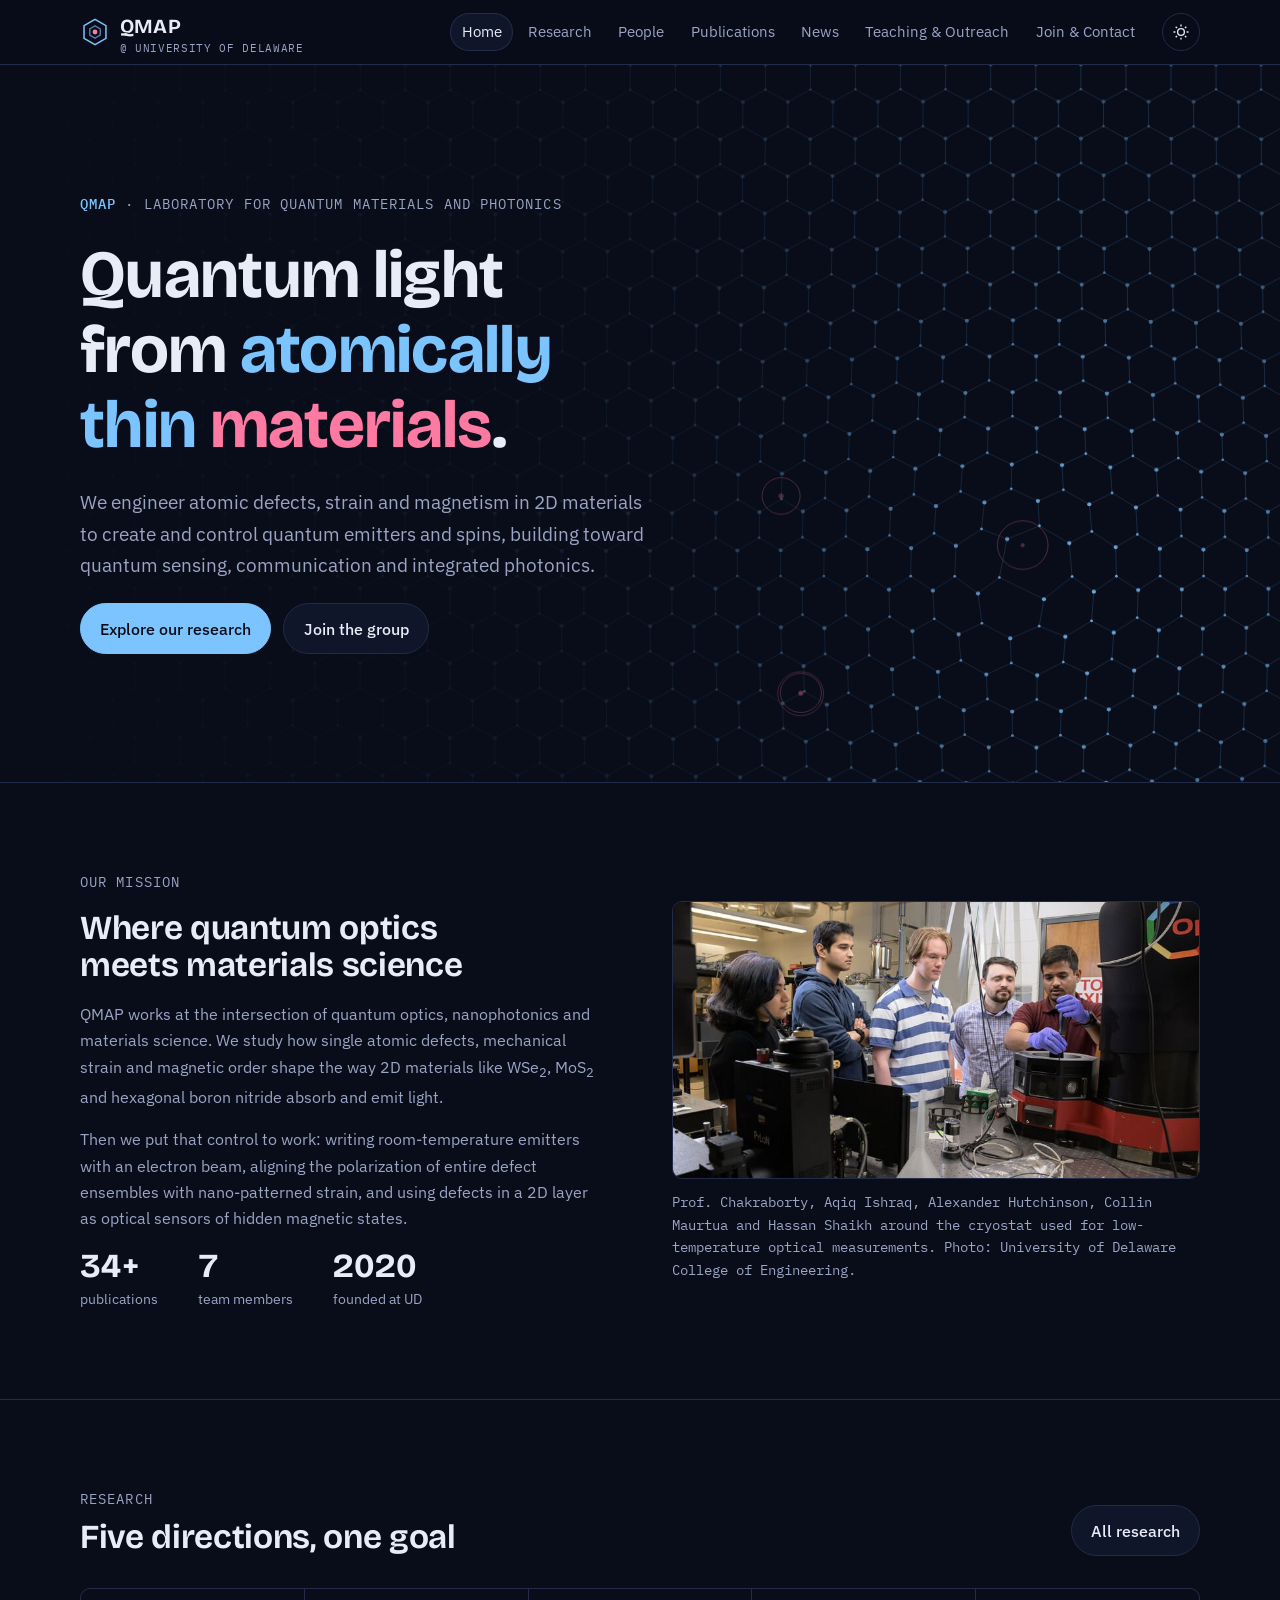
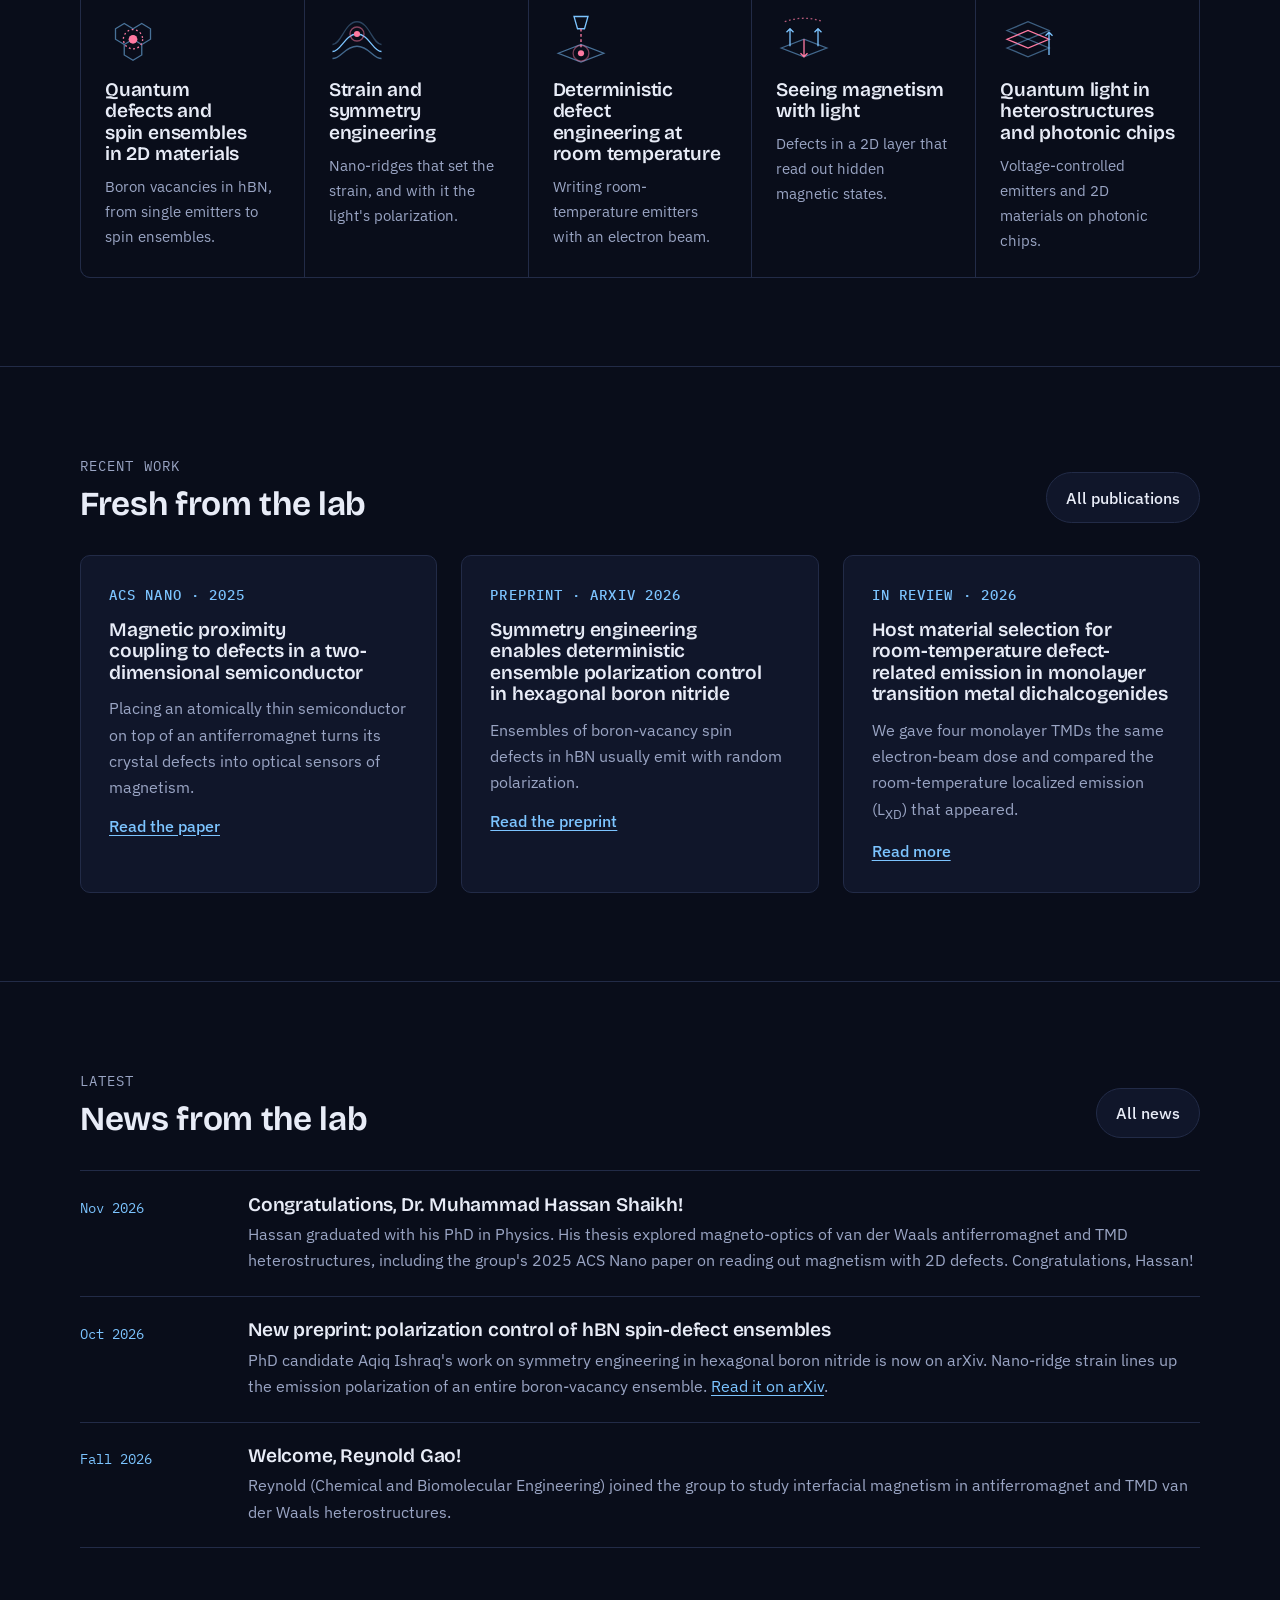
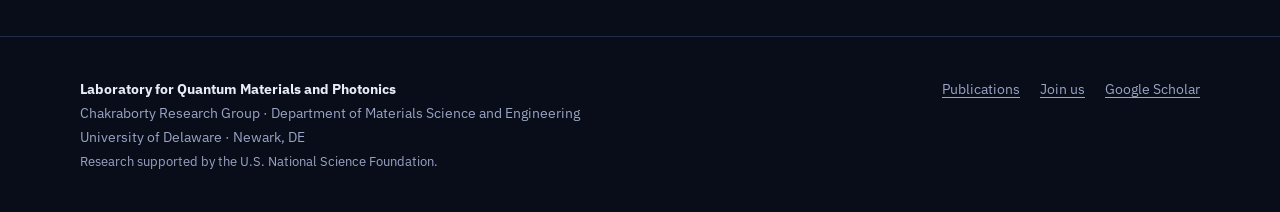
==== index.html @ a1455138 "Publish QMAP group website Co-Authored-By: Claude Opus 5.5 <noreply@anthropic.com> Claude-Session: h" ====
<!doctype html>
<html lang="en">
<head>
<meta charset="utf-8">
<meta name="viewport" content="width=device-width, initial-scale=1, viewport-fit=cover">
<title>QMAP Lab · University of Delaware</title>
<meta name="claude:viewport-fit-sides" content="cover">
<meta name="description" content="Laboratory for Quantum Materials and Photonics (QMAP), the Chakraborty Research Group at the University of Delaware.">
<link rel="preconnect" href="https://fonts.googleapis.com">
<link rel="preconnect" href="https://fonts.gstatic.com" crossorigin>
<link rel="stylesheet" href="https://fonts.googleapis.com/css2?family=Bricolage+Grotesque:opsz,wght@12..96,500;12..96,600;12..96,700&family=IBM+Plex+Mono:wght@400;500&family=IBM+Plex+Sans:ital,wght@0,400;0,500;0,600;1,400&display=swap">
<link rel="stylesheet" href="assets/css/style.css">
<script>var t=null;try{t=localStorage.getItem("qmap-theme")}catch(e){}document.documentElement.setAttribute("data-qmap-theme",t==="light"?"light":"dark")</script>
</head>
<body>
<header class="site-header">
<div class="wrap">
<a class="brand" href="index.html"><svg viewBox="0 0 32 32" aria-hidden="true"><g fill="none" stroke="var(--exciton)" stroke-width="1.6">
<path d="M16 2.5 27.7 9.25v13.5L16 29.5 4.3 22.75V9.25Z"/><path d="M16 9.5 21.6 12.75v6.5L16 22.5l-5.6-3.25v-6.5Z" opacity=".6"/></g>
<circle cx="16" cy="16" r="2.6" fill="var(--emission)"/></svg><span><span class="brand-name">QMAP</span><span class="brand-sub">@ UNIVERSITY OF DELAWARE</span></span></a>
<nav class="nav" aria-label="Main">
<a href="index.html" aria-current="page">Home</a>
<a href="research.html">Research</a>
<a href="people.html">People</a>
<a href="publications.html">Publications</a>
<a href="news.html">News</a>
<a href="teaching.html">Teaching & Outreach</a>
<a href="join.html">Join & Contact</a>
</nav>
<button class="icon-btn" type="button" data-theme-toggle aria-label="Switch light or dark theme">
<svg width="18" height="18" viewBox="0 0 24 24" fill="none" stroke="currentColor" stroke-width="1.8"><circle cx="12" cy="12" r="4.5"/><path d="M12 2v2.5M12 19.5V22M2 12h2.5M19.5 12H22M4.9 4.9l1.8 1.8M17.3 17.3l1.8 1.8M4.9 19.1l1.8-1.8M17.3 6.7l1.8-1.8"/></svg>
</button>
<button class="icon-btn menu-btn" type="button" data-menu aria-expanded="false" aria-label="Open menu">
<svg width="18" height="18" viewBox="0 0 24 24" fill="none" stroke="currentColor" stroke-width="1.8"><path d="M4 7h16M4 12h16M4 17h16"/></svg>
</button>
</div>
</header>
<main>
<section class="hero">
<canvas data-lattice="1" aria-hidden="true"></canvas>
<div class="wrap">
<div class="hero-copy">
<span class="label"><b>QMAP</b> · Laboratory for Quantum Materials and Photonics</span>
<h1>Quantum light from <em>atomically thin</em> <span class="rose">materials</span>.</h1>
<p class="lede">We engineer atomic defects, strain and magnetism in 2D materials to create and control quantum emitters and spins, building toward quantum sensing, communication and integrated photonics.</p>
<div class="cta-row">
<a class="btn primary" href="research.html">Explore our research</a>
<a class="btn" href="join.html">Join the group</a>
</div>
</div>
</div>
</section>

<section class="block">
<div class="wrap split">
<div class="prose">
<span class="label">Our mission</span>
<h2>Where quantum optics meets materials science</h2>
<p>QMAP works at the intersection of quantum optics, nanophotonics and materials science. We study how single atomic defects, mechanical strain and magnetic order shape the way 2D materials like WSe<sub>2</sub>, MoS<sub>2</sub> and hexagonal boron nitride absorb and emit light.</p>
<p>Then we put that control to work: writing room-temperature emitters with an electron beam, aligning the polarization of entire defect ensembles with nano-patterned strain, and using defects in a 2D layer as optical sensors of hidden magnetic states.</p>
<div class="stats">
<div class="stat"><b>34+</b><span>publications</span></div>
<div class="stat"><b>7</b><span>team members</span></div>
<div class="stat"><b>2020</b><span>founded at UD</span></div>
</div>
</div>
<figure class="photo">
<img src="assets/img/lab-team.jpg" alt="Prof. Chakraborty and group members gathered around a cryostat in the lab" width="800" height="420">
<figcaption>Prof. Chakraborty, Aqiq Ishraq, Alexander Hutchinson, Collin Maurtua and Hassan Shaikh around the cryostat used for low-temperature optical measurements. Photo: University of Delaware College of Engineering.</figcaption>
</figure>
</div>
</section>

<section class="block">
<div class="wrap">
<div class="sec-head"><div><span class="label">Research</span><h2>Five directions, one goal</h2></div><a class="btn" href="research.html">All research</a></div>
<div class="areas">
<a class="area" href="research.html#defects"><svg viewBox="0 0 64 64" fill="none" stroke="var(--exciton)" stroke-width="1.5" aria-hidden="true">
<g opacity=".55"><path d="M12 18l10-6 10 6 10-6 10 6v12l-10 6-10-6-10 6-10-6Z"/><path d="M22 36v12l10 6 10-6V36"/></g>
<circle cx="32" cy="30" r="5" fill="var(--emission)" stroke="none"/><circle cx="32" cy="30" r="11" stroke="var(--emission)" stroke-dasharray="2 3"/></svg><h3>Quantum defects and spin ensembles in 2D materials</h3><p>Boron vacancies in hBN, from single emitters to spin ensembles.</p></a>
<a class="area" href="research.html#strain"><svg viewBox="0 0 64 64" fill="none" stroke="var(--exciton)" stroke-width="1.5" aria-hidden="true">
<path d="M4 44c10 0 14-20 28-20s18 20 28 20"/><path d="M4 52c10 0 14-14 28-14s18 14 28 14" opacity=".5"/>
<path d="M4 36c10 0 14-26 28-26s18 26 28 26" opacity=".3"/><circle cx="32" cy="24" r="3.5" fill="var(--emission)" stroke="none"/>
<circle cx="32" cy="24" r="8" stroke="var(--emission)" opacity=".5"/></svg><h3>Strain and symmetry engineering</h3><p>Nano-ridges that set the strain, and with it the light's polarization.</p></a>
<a class="area" href="research.html#ebeam"><svg viewBox="0 0 64 64" fill="none" stroke="var(--exciton)" stroke-width="1.5" aria-hidden="true">
<path d="M24 4h16l-4 14h-8Z"/><path d="M32 18v22" stroke="var(--emission)" stroke-dasharray="3 3"/>
<path d="M6 46 32 36l26 10-26 10Z" opacity=".55"/><circle cx="32" cy="46" r="3.5" fill="var(--emission)" stroke="none"/>
<circle cx="32" cy="46" r="9" stroke="var(--emission)" opacity=".45"/></svg><h3>Deterministic defect engineering at room temperature</h3><p>Writing room-temperature emitters with an electron beam.</p></a>
<a class="area" href="research.html#magnets"><svg viewBox="0 0 64 64" fill="none" stroke="var(--exciton)" stroke-width="1.5" aria-hidden="true">
<path d="M6 40 32 30l26 10-26 10Z" opacity=".5"/>
<path d="M16 38V18M12 22l4-4 4 4"/><path d="M32 30V50M28 46l4 4 4-4" stroke="var(--emission)"/><path d="M48 38V18M44 22l4-4 4 4"/>
<path d="M10 10q22-8 44 0" stroke="var(--emission)" stroke-dasharray="2 3" opacity=".7"/></svg><h3>Seeing magnetism with light</h3><p>Defects in a 2D layer that read out hidden magnetic states.</p></a>
<a class="area" href="research.html#heterostructures"><svg viewBox="0 0 64 64" fill="none" stroke="var(--exciton)" stroke-width="1.5" aria-hidden="true">
<path d="M8 20 32 10l24 10-24 10Z" opacity=".45"/><path d="M8 30 32 20l24 10-24 10Z" stroke="var(--emission)"/>
<path d="M8 40 32 30l24 10-24 10Z" opacity=".45"/><path d="M56 22v26M52 26l4-4 4 4" /></svg><h3>Quantum light in heterostructures and photonic chips</h3><p>Voltage-controlled emitters and 2D materials on photonic chips.</p></a>
</div>
</div>
</section>

<section class="block">
<div class="wrap">
<div class="sec-head"><div><span class="label">Recent work</span><h2>Fresh from the lab</h2></div><a class="btn" href="publications.html">All publications</a></div>
<div class="featured">
<article class="feat"><span class="label"><b>ACS Nano · 2025</b></span><h3>Magnetic proximity coupling to defects in a two-dimensional semiconductor</h3><p>Placing an atomically thin semiconductor on top of an antiferromagnet turns its crystal defects into optical sensors of magnetism.</p><a href="https://doi.org/10.1021/acsnano.5c09258" target="_blank" rel="noopener">Read the paper</a></article><article class="feat"><span class="label"><b>Preprint · arXiv 2026</b></span><h3>Symmetry engineering enables deterministic ensemble polarization control in hexagonal boron nitride</h3><p>Ensembles of boron-vacancy spin defects in hBN usually emit with random polarization.</p><a href="https://arxiv.org/abs/2610.03547" target="_blank" rel="noopener">Read the preprint</a></article><article class="feat"><span class="label"><b>In review · 2026</b></span><h3>Host material selection for room-temperature defect-related emission in monolayer transition metal dichalcogenides</h3><p>We gave four monolayer TMDs the same electron-beam dose and compared the room-temperature localized emission (L<sub>XD</sub>) that appeared.</p><a href="research.html#featured">Read more</a></article>
</div>
</div>
</section>

<section class="block">
<div class="wrap">
<div class="sec-head"><div><span class="label">Latest</span><h2>News from the lab</h2></div><a class="btn" href="news.html">All news</a></div>
<div class="news">
<article class="news-item"><time>Nov 2026</time><div><h3>Congratulations, Dr. Muhammad Hassan Shaikh!</h3><p>Hassan graduated with his PhD in Physics. His thesis explored magneto-optics of van der Waals antiferromagnet and TMD heterostructures, including the group's 2025 ACS Nano paper on reading out magnetism with 2D defects. Congratulations, Hassan!</p></div></article>
<article class="news-item"><time>Oct 2026</time><div><h3>New preprint: polarization control of hBN spin-defect ensembles</h3><p>PhD candidate Aqiq Ishraq's work on symmetry engineering in hexagonal boron nitride is now on arXiv. Nano-ridge strain lines up the emission polarization of an entire boron-vacancy ensemble. <a href="https://arxiv.org/abs/2610.03547" target="_blank" rel="noopener">Read it on arXiv</a>.</p></div></article>
<article class="news-item"><time>Fall 2026</time><div><h3>Welcome, Reynold Gao!</h3><p>Reynold (Chemical and Biomolecular Engineering) joined the group to study interfacial magnetism in antiferromagnet and TMD van der Waals heterostructures.</p></div></article>
</div>
</div>
</section>
</main>
<footer class="site-footer">
<div class="wrap">
<div>
<strong style="color:var(--fg)">Laboratory for Quantum Materials and Photonics</strong><br>
Chakraborty Research Group · Department of Materials Science and Engineering<br>
University of Delaware · Newark, DE<br>
<span style="font-size:.82rem">Research supported by the U.S. National Science Foundation.</span>
</div>
<div class="foot-links">
<a href="publications.html">Publications</a>
<a href="join.html">Join us</a>
<a href="https://scholar.google.com/citations?user=uT5OcTkAAAAJ&amp;hl=en" target="_blank" rel="noopener">Google Scholar</a>
</div>
</div>
</footer>
<script src="assets/js/site.js"></script>
</body>
</html>
---- assets/css/style.css ----
/* QMAP site styles
   Layout concept: a dark "cryostat window" site — honeycomb lattice hero, then calm
   wide columns; mono labels carry real units (nm, years, journals).
   Dark-first, with a full light theme. */

:root {
  --ink: #090d1a;          /* page ground */
  --ink-2: #10162a;        /* raised surface */
  --line: #222b47;         /* hairlines */
  --fg: #e8ecf7;           /* main text */
  --muted: #9aa5c4;        /* secondary text */
  --exciton: #7cc4ff;      /* primary accent: cool laser blue */
  --emission: #ff7aa2;     /* secondary accent: emitter rose */
  --glow: rgba(124, 196, 255, 0.16);

  --f-display: "Bricolage Grotesque", "Avenir Next", "Segoe UI", system-ui, sans-serif;
  --f-body: "IBM Plex Sans", "Segoe UI", system-ui, -apple-system, sans-serif;
  --f-mono: "IBM Plex Mono", ui-monospace, "SFMono-Regular", Menlo, monospace;

  --step--1: 0.85rem;
  --step-0: 1rem;
  --step-1: 1.2rem;
  --step-2: 1.55rem;
  --step-3: 2.1rem;
  --step-4: clamp(2.4rem, 5.5vw, 4.2rem);

  --wrap: 72rem;
  --radius: 10px;
  color-scheme: dark;
}

:root[data-qmap-theme="light"] {
  --ink: #f5f7fc; --ink-2: #ffffff; --line: #d9dfee; --fg: #0d1430; --muted: #4f5a7a;
  --exciton: #1d5fd0; --emission: #c2306a; --glow: rgba(29, 95, 208, 0.10);
  color-scheme: light;
}

*, *::before, *::after { box-sizing: border-box; }
html { scroll-behavior: smooth; }
body {
  margin: 0;
  background: var(--ink);
  color: var(--fg);
  font-family: var(--f-body);
  font-size: var(--step-0);
  line-height: 1.65;
  -webkit-font-smoothing: antialiased;
}
img { max-width: 100%; display: block; }
a { color: var(--exciton); text-underline-offset: 3px; }
a:hover { color: var(--emission); }
:focus-visible { outline: 2px solid var(--emission); outline-offset: 3px; border-radius: 4px; }
h1, h2, h3 { font-family: var(--f-display); line-height: 1.12; text-wrap: balance; margin: 0; letter-spacing: -0.01em; }
h1 { font-size: var(--step-4); font-weight: 700; }
h2 { font-size: var(--step-3); font-weight: 650; }
h3 { font-size: var(--step-1); font-weight: 600; }
p { margin: 0; }

.wrap {
  max-width: var(--wrap);
  margin-inline: auto;
  padding-left: max(16px, env(safe-area-inset-left, 0px));
  padding-right: max(16px, env(safe-area-inset-right, 0px));
}
.label {
  font-family: var(--f-mono);
  font-size: var(--step--1);
  letter-spacing: 0.08em;
  text-transform: uppercase;
  color: var(--muted);
}
.label b { color: var(--exciton); font-weight: 500; }

/* ---------- header ---------- */
body::before {
  content: ""; position: fixed; inset: 0 0 auto; height: env(safe-area-inset-top, 0px);
  z-index: 10; background: var(--ink);
}
.site-header {
  position: sticky; top: env(safe-area-inset-top, 0px); z-index: 20;
  background: color-mix(in srgb, var(--ink) 82%, transparent);
  backdrop-filter: blur(12px);
  border-bottom: 1px solid var(--line);
}
.site-header .wrap { display: flex; align-items: center; gap: 1rem; min-height: 64px; }
.brand { display: flex; align-items: center; gap: 0.6rem; text-decoration: none; color: var(--fg); margin-right: auto; }
.brand svg { width: 30px; height: 30px; flex: none; }
.brand-name { font-family: var(--f-display); font-weight: 700; font-size: 1.25rem; letter-spacing: 0.02em; }
.brand-sub { font-family: var(--f-mono); font-size: 0.7rem; color: var(--muted); letter-spacing: 0.06em; display: block; line-height: 1; }
.nav { display: flex; gap: 0.25rem; flex-wrap: wrap; }
.nav a {
  color: var(--muted); text-decoration: none; font-size: 0.95rem;
  padding: 0.4rem 0.7rem; border-radius: 999px;
}
.nav a:hover { color: var(--fg); background: var(--ink-2); }
.nav a[aria-current="page"] { color: var(--fg); background: var(--ink-2); box-shadow: inset 0 0 0 1px var(--line); }
.icon-btn {
  background: none; border: 1px solid var(--line); color: var(--fg); border-radius: 999px;
  width: 38px; height: 38px; display: grid; place-items: center; cursor: pointer; flex: none;
}
.icon-btn:hover { border-color: var(--exciton); }
.menu-btn { display: none; }
@media (max-width: 860px) {
  .menu-btn { display: grid; }
  .nav {
    display: none; position: absolute; left: 0; right: 0; top: 100%;
    flex-direction: column; gap: 0; background: var(--ink); border-bottom: 1px solid var(--line);
    padding: 0.5rem max(16px, env(safe-area-inset-right, 0px)) 1rem max(16px, env(safe-area-inset-left, 0px));
  }
  .nav.open { display: flex; }
  .nav a { padding: 0.75rem 0.5rem; border-radius: 6px; }
}

/* ---------- hero ---------- */
.hero { position: relative; overflow: hidden; border-bottom: 1px solid var(--line); }
.hero canvas { position: absolute; inset: 0; width: 100%; height: 100%; }
.hero::after {
  content: ""; position: absolute; inset: 0; pointer-events: none;
  background: linear-gradient(90deg, var(--ink) 0%, color-mix(in srgb, var(--ink) 75%, transparent) 45%, transparent 85%);
}
.hero .wrap { position: relative; z-index: 1; padding-block: clamp(4rem, 10vw, 8rem); }
.hero-copy { max-width: 40rem; display: grid; gap: 1.4rem; }
.hero h1 em { font-style: normal; color: var(--exciton); }
.hero h1 .rose { color: var(--emission); }
.hero p.lede { font-size: var(--step-1); color: var(--muted); max-width: 36rem; }
.cta-row { display: flex; flex-wrap: wrap; gap: 0.75rem; }
.btn {
  display: inline-flex; align-items: center; gap: 0.5rem; text-decoration: none;
  font-weight: 500; padding: 0.7rem 1.2rem; border-radius: 999px;
  border: 1px solid var(--line); color: var(--fg); background: var(--ink-2);
}
.btn:hover { border-color: var(--exciton); color: var(--fg); }
.btn.primary { background: var(--exciton); color: var(--ink); border-color: var(--exciton); }
.btn.primary:hover { background: var(--emission); border-color: var(--emission); color: var(--ink); }

/* page header (inner pages) */
.page-head { border-bottom: 1px solid var(--line); position: relative; overflow: hidden; }
.page-head .wrap { padding-block: clamp(3rem, 7vw, 5rem) 2.5rem; display: grid; gap: 1rem; position: relative; z-index: 1; }
.page-head p { color: var(--muted); max-width: 42rem; font-size: var(--step-1); }
.page-head canvas { position: absolute; inset: 0; width: 100%; height: 100%; opacity: 0.55; }
.page-head::after {
  content: ""; position: absolute; inset: 0; pointer-events: none;
  background: linear-gradient(90deg, var(--ink) 30%, transparent);
}

/* ---------- sections ---------- */
section.block { padding-block: clamp(3rem, 7vw, 5.5rem); }
section.block + section.block { border-top: 1px solid var(--line); }
.sec-head { display: flex; align-items: end; justify-content: space-between; gap: 1rem; flex-wrap: wrap; margin-bottom: 2rem; }
.sec-head > div { display: grid; gap: 0.5rem; }
.prose { max-width: 42rem; display: grid; gap: 1rem; color: var(--fg); }
.prose p { color: var(--muted); }
.split { display: grid; grid-template-columns: 1fr 1fr; gap: clamp(2rem, 5vw, 4rem); align-items: center; }
.split > * { min-width: 0; }
@media (max-width: 800px) { .split { grid-template-columns: 1fr; } }

/* research teaser grid */
.areas { display: grid; grid-template-columns: 1fr; gap: 1px; background: var(--line); border: 1px solid var(--line); border-radius: var(--radius); overflow: hidden; }
.area {
  background: var(--ink); padding: 1.5rem; display: grid; gap: 0.6rem; align-content: start;
  text-decoration: none; color: var(--fg); transition: background 0.2s;
}
.area:hover { background: var(--ink-2); color: var(--fg); }
.area svg { width: 56px; height: 56px; }
.area p { color: var(--muted); font-size: 0.95rem; }

@media (min-width: 640px) { .areas { grid-template-columns: 1fr 1fr; } .areas > :last-child { grid-column: span 2; } }
@media (min-width: 1100px) { .areas { grid-template-columns: repeat(5, 1fr); } .areas > :last-child { grid-column: auto; } }

/* spectrum figure */
.spectrum { width: 100%; height: auto; }
.spectrum .axis { stroke: var(--line); }
.spectrum text { fill: var(--muted); font-family: var(--f-mono); font-size: 11px; }
.spectrum .trace { fill: none; stroke: var(--exciton); stroke-width: 1.6; }
.spectrum .fill { fill: var(--glow); }
.spectrum .peak { fill: var(--emission); }
figure { margin: 0; }
figcaption { font-family: var(--f-mono); font-size: var(--step--1); color: var(--muted); margin-top: 0.75rem; }

/* stats */
.stats { display: flex; flex-wrap: wrap; gap: 2.5rem; }
.stat b { display: block; font-family: var(--f-display); font-size: var(--step-3); color: var(--fg); font-variant-numeric: tabular-nums; line-height: 1.1; }
.stat span { color: var(--muted); font-size: 0.9rem; }

/* news list */
.news { display: grid; gap: 0; border-top: 1px solid var(--line); }
.news-item { display: grid; grid-template-columns: 9rem 1fr; gap: 1.5rem; padding-block: 1.4rem; border-bottom: 1px solid var(--line); }
.news-item > * { min-width: 0; }
.news-item time { font-family: var(--f-mono); font-size: var(--step--1); color: var(--exciton); padding-top: 0.2rem; }
.news-item h3 { margin-bottom: 0.35rem; }
.news-item p { color: var(--muted); }
.tbd { font-family: var(--f-mono); font-size: 0.75rem; color: var(--emission); border: 1px dashed var(--emission); border-radius: 4px; padding: 0 0.35rem; white-space: nowrap; }
@media (max-width: 600px) { .news-item { grid-template-columns: 1fr; gap: 0.4rem; } }

/* research detail */
.topic { display: grid; grid-template-columns: 220px 1fr; gap: clamp(1.5rem, 4vw, 3rem); padding-block: 2.5rem; border-bottom: 1px solid var(--line); }
.topic:first-child { padding-top: 0; }
.topic > * { min-width: 0; }
.topic .art { aspect-ratio: 1; max-width: 100%; border: 1px solid var(--line); border-radius: var(--radius); background: var(--ink-2); display: grid; place-items: center; padding: 1.5rem; }
.topic .art svg { width: 100%; height: 100%; }
.topic .body { display: grid; gap: 0.8rem; align-content: start; }
.topic .body p { color: var(--muted); max-width: 44rem; }
.refs { display: flex; flex-wrap: wrap; gap: 0.5rem; }
.chip { font-family: var(--f-mono); font-size: 0.78rem; border: 1px solid var(--line); border-radius: 999px; padding: 0.15rem 0.65rem; color: var(--muted); }
@media (max-width: 700px) { .topic { grid-template-columns: 1fr; } .topic .art { max-width: 180px; } }

/* people */
.pi { display: grid; grid-template-columns: 220px 1fr; gap: clamp(1.5rem, 4vw, 3rem); align-items: start; }
.pi > * { min-width: 0; }
@media (max-width: 700px) { .pi { grid-template-columns: 1fr; } }
.hex {
  aspect-ratio: 1 / 1.1547; width: 100%; max-width: 100%;
  clip-path: polygon(50% 0, 100% 25%, 100% 75%, 50% 100%, 0 75%, 0 25%);
  background: linear-gradient(150deg, color-mix(in srgb, var(--exciton) 55%, var(--ink-2)), color-mix(in srgb, var(--emission) 45%, var(--ink-2)));
  display: grid; place-items: center; overflow: hidden;
}
.hex img { width: 100%; height: 100%; object-fit: cover; }
.hex .initials { font-family: var(--f-display); font-weight: 700; font-size: 2rem; color: var(--ink); letter-spacing: 0.02em; }
.pi .hex .initials { font-size: 3.4rem; }
.people { display: grid; grid-template-columns: repeat(auto-fill, minmax(12rem, 1fr)); gap: 2rem 1.5rem; }
.person { display: grid; gap: 0.35rem; align-content: start; }
.person .hex { max-width: 150px; margin-bottom: 0.5rem; }
.person .role { color: var(--muted); font-size: 0.92rem; }
.person .meta { font-family: var(--f-mono); font-size: 0.75rem; color: var(--exciton); }
.alumni-list { display: grid; grid-template-columns: repeat(auto-fill, minmax(17rem, 1fr)); gap: 0; border-top: 1px solid var(--line); }
.alumni-list li { list-style: none; padding: 0.9rem 0; border-bottom: 1px solid var(--line); display: grid; gap: 0.1rem; margin-right: 1.5rem; }
.alumni-list ul, ul.alumni-list { padding: 0; margin: 0; }
.alumni-list .role { color: var(--muted); font-size: 0.9rem; }

/* publications */
.pub-tools { display: flex; flex-wrap: wrap; gap: 0.75rem; align-items: center; margin-bottom: 2rem; }
.pub-tools input {
  flex: 1 1 18rem; min-width: 0; font: inherit; color: var(--fg); background: var(--ink-2);
  border: 1px solid var(--line); border-radius: 999px; padding: 0.65rem 1.1rem;
}
.pub-tools input:focus { outline: none; border-color: var(--exciton); }
.filters { display: flex; flex-wrap: wrap; gap: 0.4rem; }
.filters button {
  font: inherit; font-size: 0.85rem; color: var(--muted); background: none; cursor: pointer;
  border: 1px solid var(--line); border-radius: 999px; padding: 0.35rem 0.85rem;
}
.filters button[aria-pressed="true"] { color: var(--ink); background: var(--exciton); border-color: var(--exciton); }
.pub-year { display: grid; grid-template-columns: 6rem 1fr; gap: 1.5rem; padding-block: 1.5rem; border-top: 1px solid var(--line); }
.pub-year > * { min-width: 0; }
.pub-year h2 { font-size: var(--step-2); color: var(--exciton); font-variant-numeric: tabular-nums; }
.pub-year ol { list-style: none; margin: 0; padding: 0; display: grid; gap: 1.25rem; }
.pub { display: grid; gap: 0.2rem; }
.pub .t { font-weight: 600; color: var(--fg); text-decoration: none; }
.pub .t:hover { color: var(--exciton); }
.pub .a { color: var(--muted); font-size: 0.93rem; }
.pub .a b { color: var(--fg); font-weight: 600; }
.pub .j { font-family: var(--f-mono); font-size: 0.8rem; color: var(--emission); }
.pub .n { font-family: var(--f-mono); font-size: 0.75rem; color: var(--muted); }
.empty { color: var(--muted); padding-block: 2rem; }
@media (max-width: 600px) { .pub-year { grid-template-columns: 1fr; gap: 0.75rem; } }

/* courses table */
.table-wrap { overflow-x: auto; border: 1px solid var(--line); border-radius: var(--radius); }
table { border-collapse: collapse; width: 100%; min-width: 34rem; }
th, td { text-align: left; padding: 0.85rem 1rem; border-bottom: 1px solid var(--line); }
th { font-family: var(--f-mono); font-size: var(--step--1); color: var(--muted); font-weight: 500; letter-spacing: 0.06em; text-transform: uppercase; }
tr:last-child td { border-bottom: 0; }
td.code { font-family: var(--f-mono); color: var(--exciton); white-space: nowrap; }

/* contact */
.contact-grid { display: grid; grid-template-columns: repeat(auto-fit, minmax(16rem, 1fr)); gap: 1.5rem; }
.card { border: 1px solid var(--line); border-radius: var(--radius); padding: 1.5rem; background: var(--ink-2); display: grid; gap: 0.6rem; align-content: start; }
.card p { color: var(--muted); }
.copy-row { display: flex; gap: 0.5rem; align-items: center; flex-wrap: wrap; }
.copy-row code { font-family: var(--f-mono); color: var(--fg); user-select: all; }
.copy-row button { font: inherit; font-size: 0.8rem; background: none; color: var(--exciton); border: 1px solid var(--line); border-radius: 999px; padding: 0.2rem 0.7rem; cursor: pointer; }

/* footer */
.site-footer { border-top: 1px solid var(--line); margin-top: 0; }
.site-footer .wrap { padding-block: 2.5rem; display: flex; flex-wrap: wrap; gap: 1.5rem 3rem; justify-content: space-between; color: var(--muted); font-size: 0.9rem; }
.site-footer a { color: var(--muted); }
.site-footer a:hover { color: var(--fg); }
.foot-links { display: flex; gap: 1.25rem; flex-wrap: wrap; }

@media (prefers-reduced-motion: reduce) {
  html { scroll-behavior: auto; }
  * { transition: none !important; }
}

/* ---------- v2 additions ---------- */
figure.photo img { width: 100%; height: auto; border-radius: var(--radius); border: 1px solid var(--line); }
.featured { display: grid; grid-template-columns: repeat(auto-fit, minmax(min(100%, 22rem), 1fr)); gap: 1.5rem; }
.feat { border: 1px solid var(--line); border-radius: var(--radius); padding: 1.75rem; background: var(--ink-2); display: grid; gap: 0.75rem; align-content: start; min-width: 0; }
.feat p { color: var(--muted); }
.feat .authors { font-size: 0.85rem; }
.feat a { font-weight: 500; }
.person .project { font-size: 0.88rem; color: var(--fg); opacity: 0.85; line-height: 1.45; }
.person .email { font-family: var(--f-mono); font-size: 0.75rem; color: var(--muted); user-select: all; overflow-wrap: anywhere; }
.hex img { object-position: 50% 20%; }
.pi > .hex { max-width: 220px; }
@media (max-width: 700px) { .pi > .hex { max-width: 160px; } .people { grid-template-columns: repeat(auto-fill, minmax(9.5rem, 1fr)); gap: 1.75rem 1rem; } }
.news-img { display: block; margin-top: 1rem; max-width: min(100%, 420px); height: auto; border-radius: var(--radius); border: 1px solid var(--line); }
.honors { list-style: none; margin: 0; padding: 0; display: grid; gap: 0.35rem; color: var(--muted); font-size: 0.93rem; }
.honors b { font-family: var(--f-mono); font-weight: 500; color: var(--exciton); margin-right: 0.6rem; font-variant-numeric: tabular-nums; }
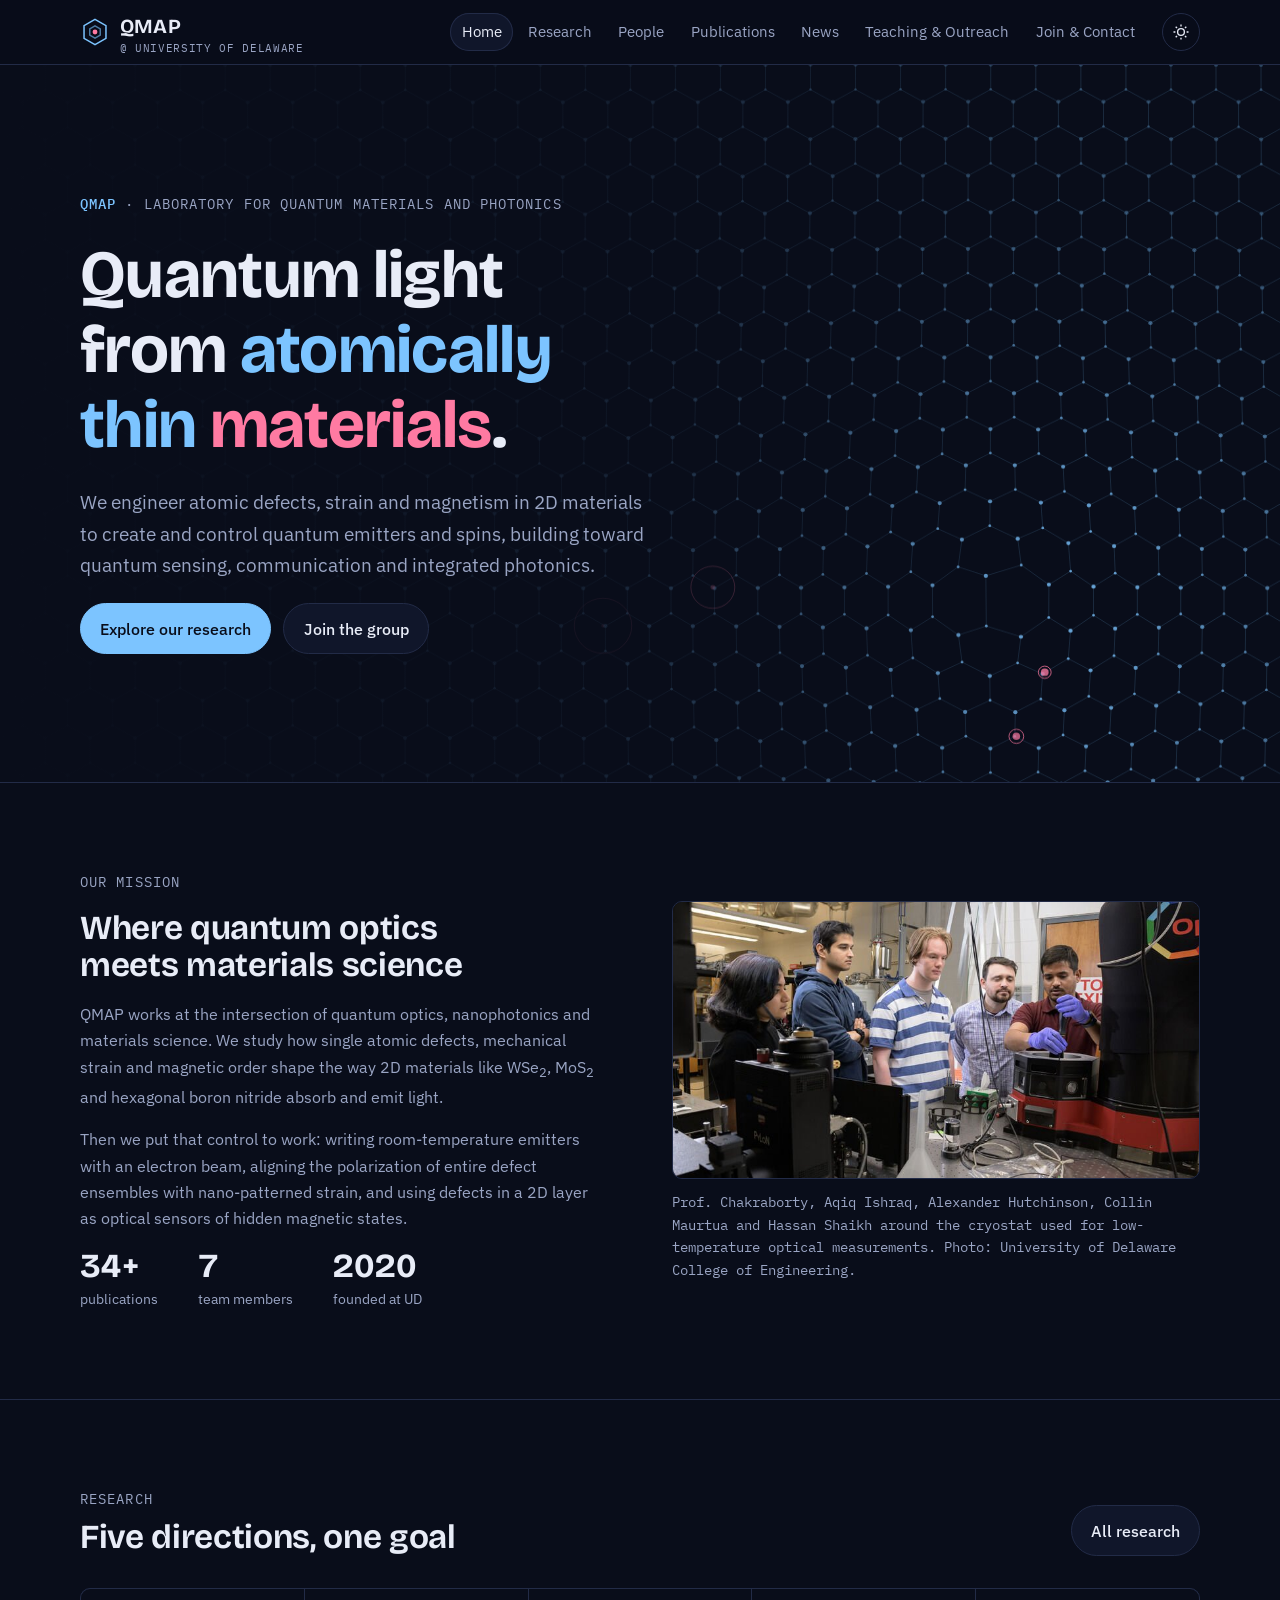
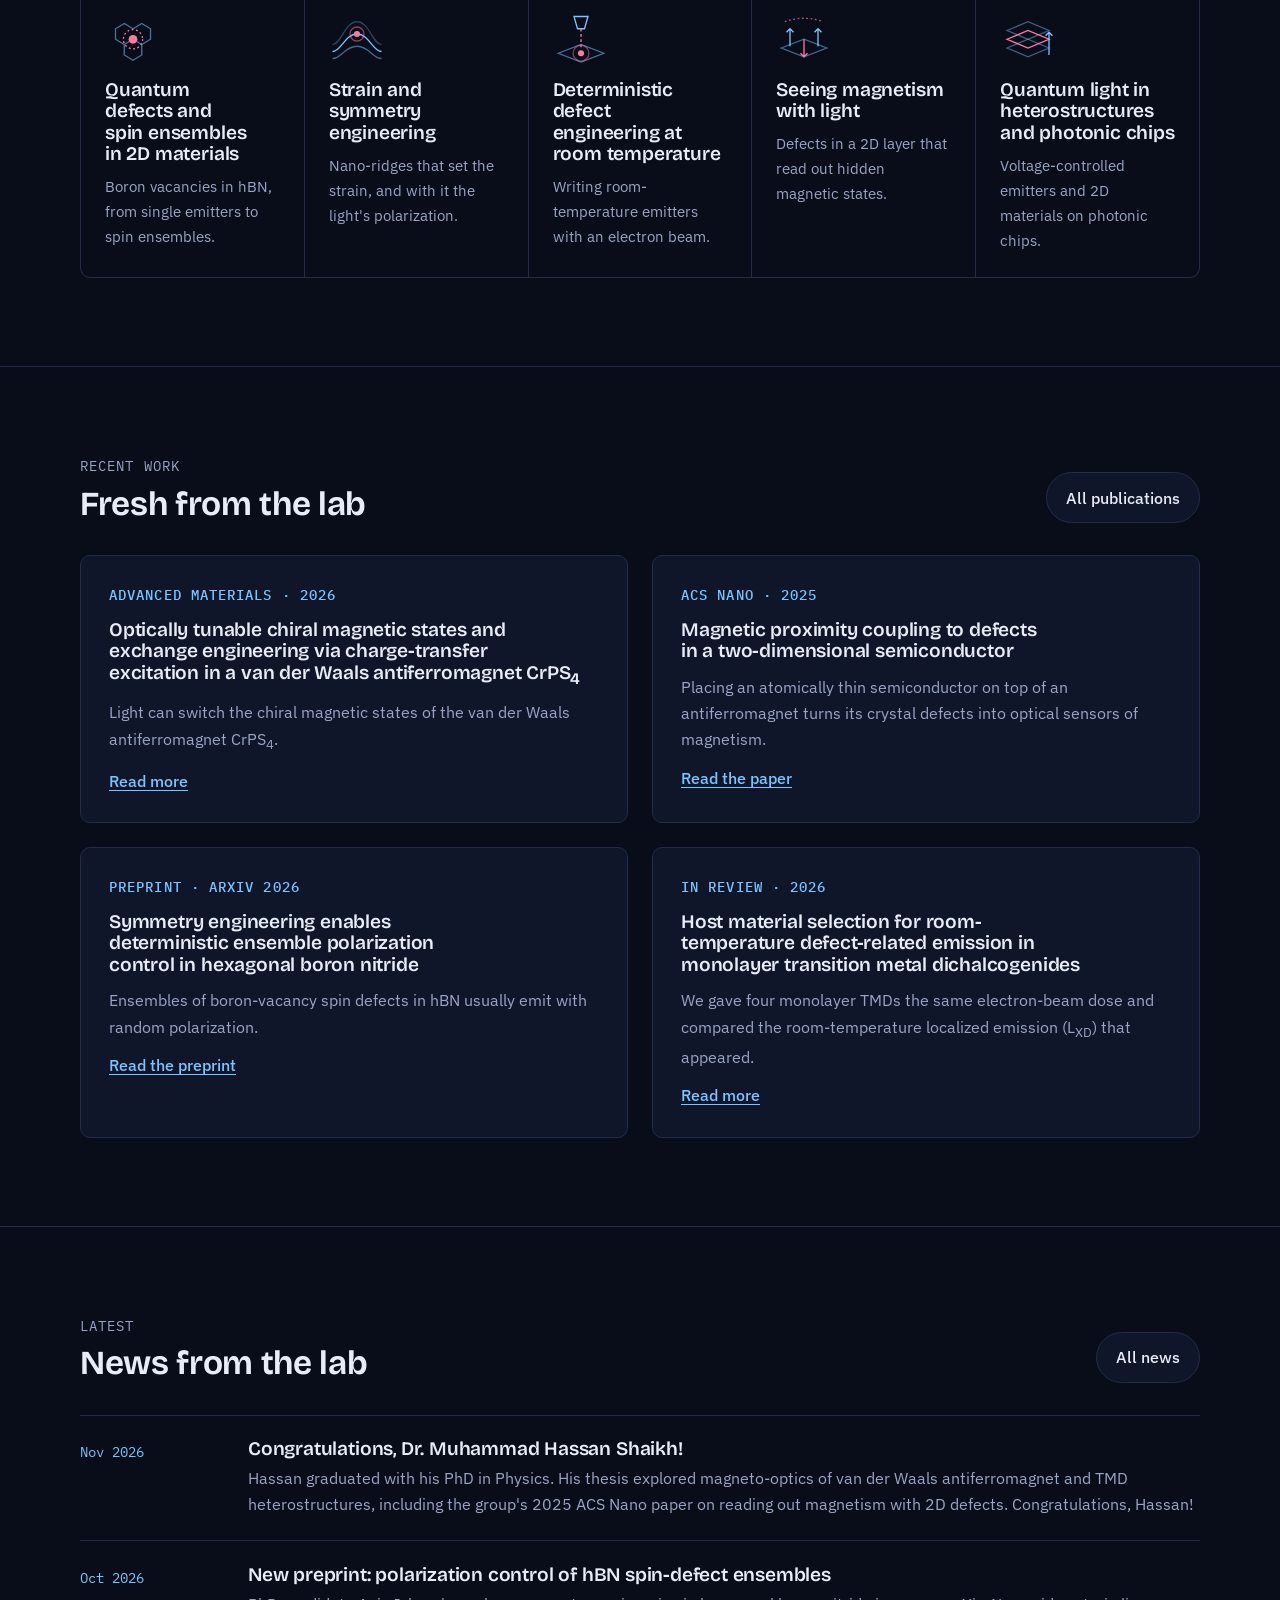
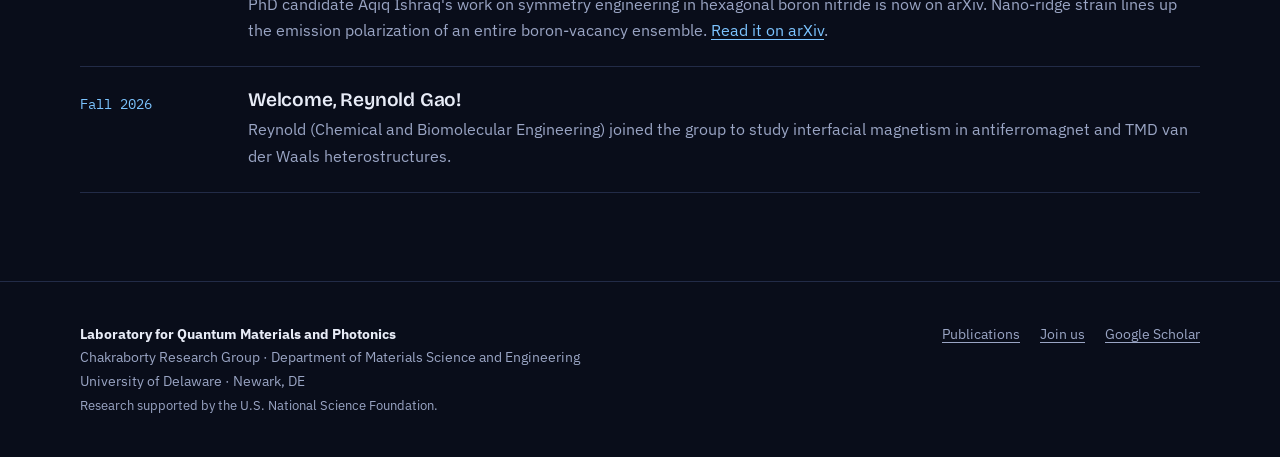
==== commit 2c221ff9: "Feature Advanced Materials paper, add collaborating institutions, always show C. Chakraborty in auth" ====
--- a/index.html
+++ b/index.html
@@ -101,7 +101,7 @@
 <div class="wrap">
 <div class="sec-head"><div><span class="label">Recent work</span><h2>Fresh from the lab</h2></div><a class="btn" href="publications.html">All publications</a></div>
 <div class="featured">
-<article class="feat"><span class="label"><b>ACS Nano · 2025</b></span><h3>Magnetic proximity coupling to defects in a two-dimensional semiconductor</h3><p>Placing an atomically thin semiconductor on top of an antiferromagnet turns its crystal defects into optical sensors of magnetism.</p><a href="https://doi.org/10.1021/acsnano.5c09258" target="_blank" rel="noopener">Read the paper</a></article><article class="feat"><span class="label"><b>Preprint · arXiv 2026</b></span><h3>Symmetry engineering enables deterministic ensemble polarization control in hexagonal boron nitride</h3><p>Ensembles of boron-vacancy spin defects in hBN usually emit with random polarization.</p><a href="https://arxiv.org/abs/2610.03547" target="_blank" rel="noopener">Read the preprint</a></article><article class="feat"><span class="label"><b>In review · 2026</b></span><h3>Host material selection for room-temperature defect-related emission in monolayer transition metal dichalcogenides</h3><p>We gave four monolayer TMDs the same electron-beam dose and compared the room-temperature localized emission (L<sub>XD</sub>) that appeared.</p><a href="research.html#featured">Read more</a></article>
+<article class="feat"><span class="label"><b>Advanced Materials · 2026</b></span><h3>Optically tunable chiral magnetic states and exchange engineering via charge-transfer excitation in a van der Waals antiferromagnet CrPS<sub>4</sub></h3><p>Light can switch the chiral magnetic states of the van der Waals antiferromagnet CrPS<sub>4</sub>.</p><a href="research.html#featured">Read more</a></article><article class="feat"><span class="label"><b>ACS Nano · 2025</b></span><h3>Magnetic proximity coupling to defects in a two-dimensional semiconductor</h3><p>Placing an atomically thin semiconductor on top of an antiferromagnet turns its crystal defects into optical sensors of magnetism.</p><a href="https://doi.org/10.1021/acsnano.5c09258" target="_blank" rel="noopener">Read the paper</a></article><article class="feat"><span class="label"><b>Preprint · arXiv 2026</b></span><h3>Symmetry engineering enables deterministic ensemble polarization control in hexagonal boron nitride</h3><p>Ensembles of boron-vacancy spin defects in hBN usually emit with random polarization.</p><a href="https://arxiv.org/abs/2610.03547" target="_blank" rel="noopener">Read the preprint</a></article><article class="feat"><span class="label"><b>In review · 2026</b></span><h3>Host material selection for room-temperature defect-related emission in monolayer transition metal dichalcogenides</h3><p>We gave four monolayer TMDs the same electron-beam dose and compared the room-temperature localized emission (L<sub>XD</sub>) that appeared.</p><a href="research.html#featured">Read more</a></article>
 </div>
 </div>
 </section>
--- a/assets/css/style.css
+++ b/assets/css/style.css
@@ -284,7 +284,7 @@
 
 /* ---------- v2 additions ---------- */
 figure.photo img { width: 100%; height: auto; border-radius: var(--radius); border: 1px solid var(--line); }
-.featured { display: grid; grid-template-columns: repeat(auto-fit, minmax(min(100%, 22rem), 1fr)); gap: 1.5rem; }
+.featured { display: grid; grid-template-columns: repeat(auto-fit, minmax(min(100%, 26rem), 1fr)); gap: 1.5rem; }
 .feat { border: 1px solid var(--line); border-radius: var(--radius); padding: 1.75rem; background: var(--ink-2); display: grid; gap: 0.75rem; align-content: start; min-width: 0; }
 .feat p { color: var(--muted); }
 .feat .authors { font-size: 0.85rem; }
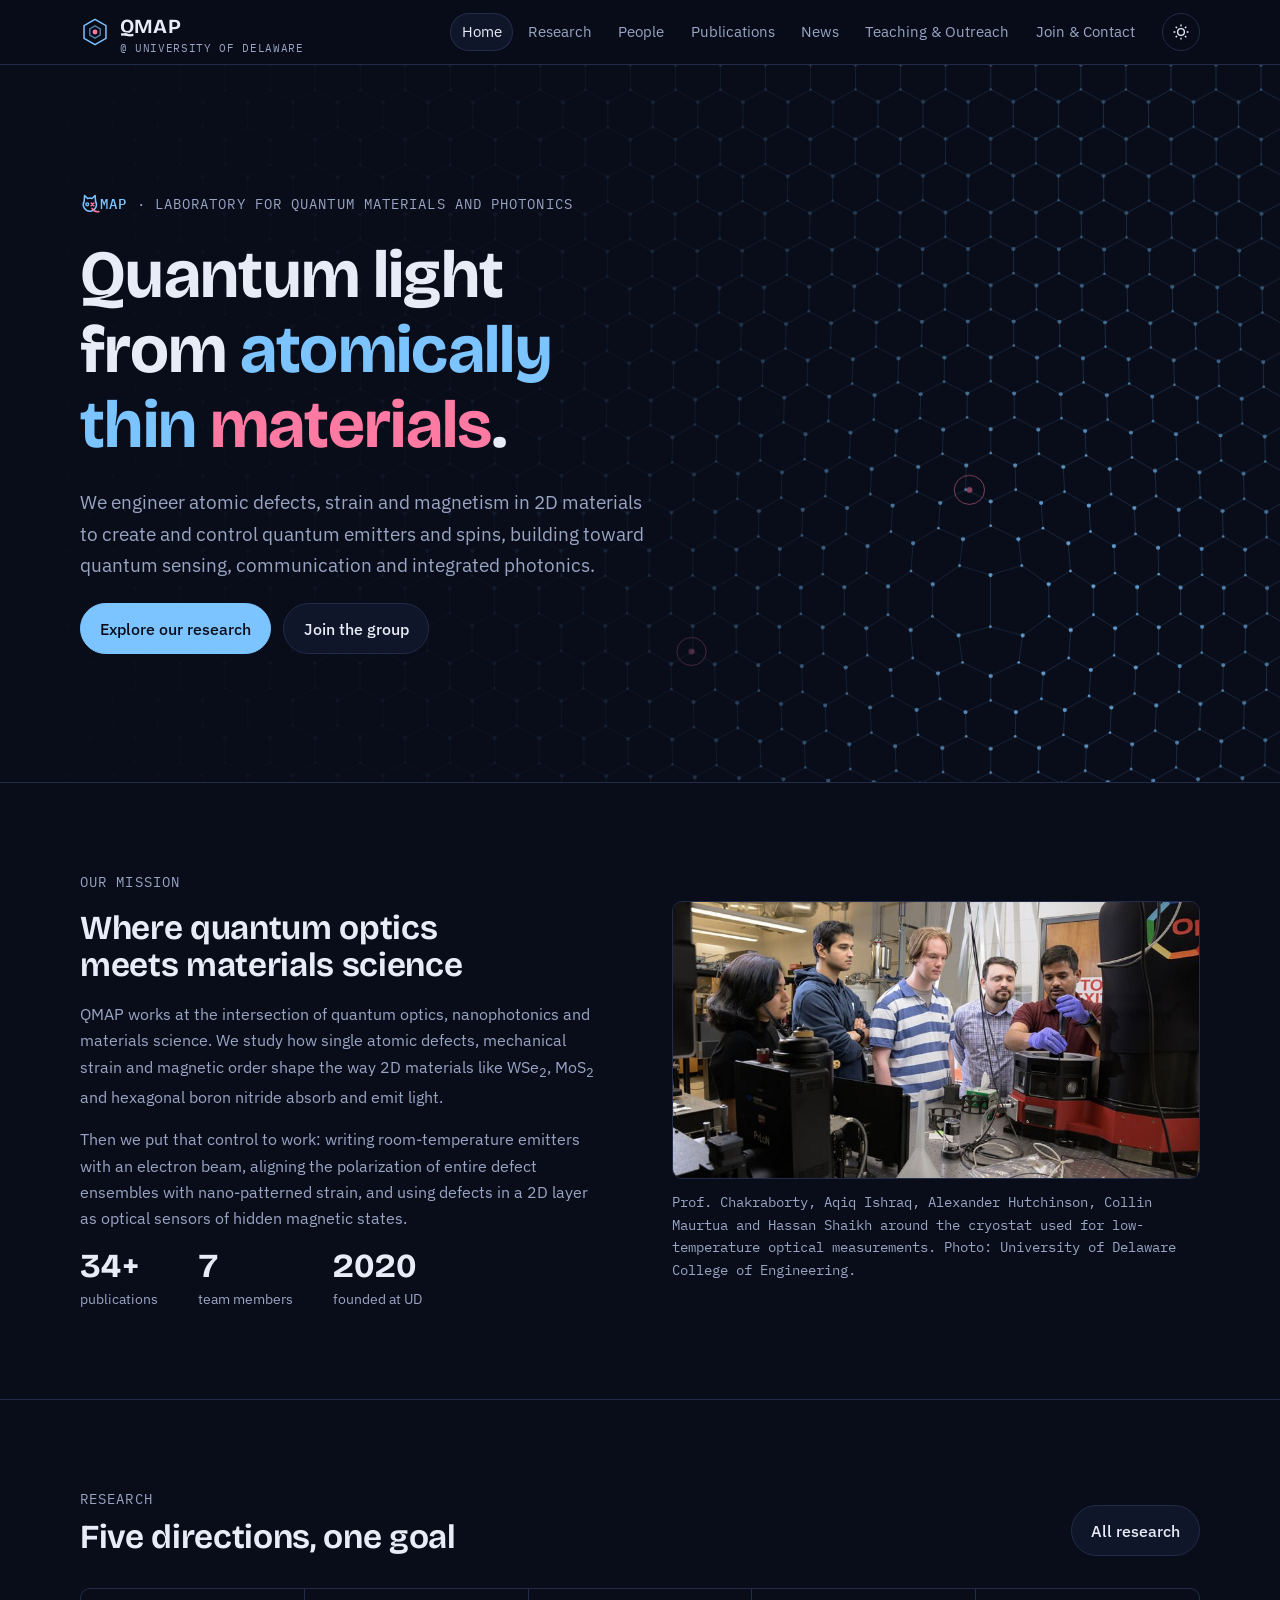
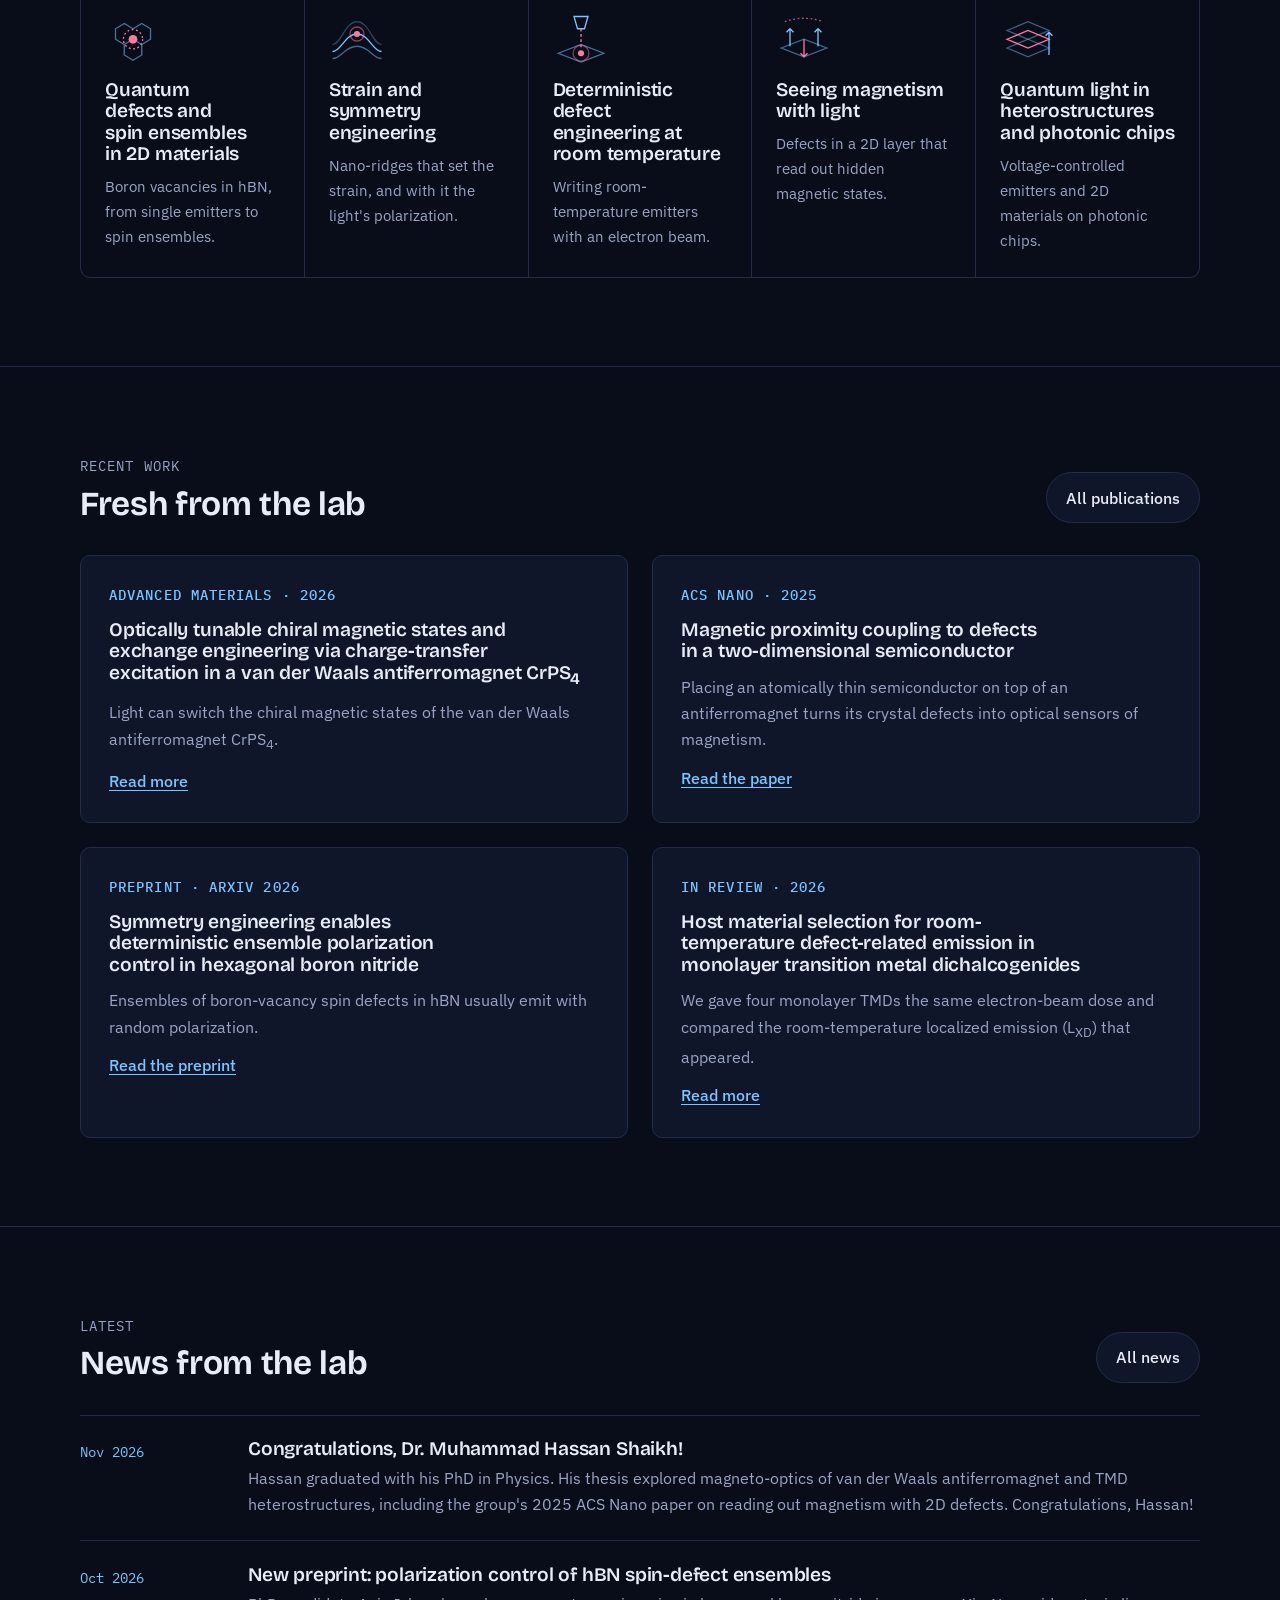
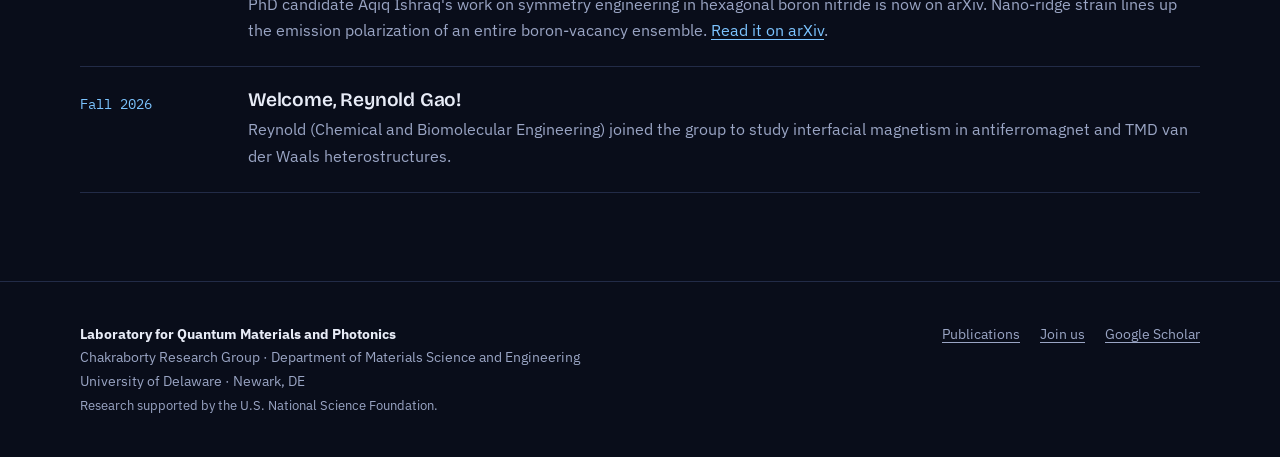
==== commit bce9904f: "Draw the QMAP "Q" as a Schrödinger's cat on the home page Original inline SVG nod to the group's old" ====
--- a/index.html
+++ b/index.html
@@ -40,7 +40,7 @@
 <canvas data-lattice="1" aria-hidden="true"></canvas>
 <div class="wrap">
 <div class="hero-copy">
-<span class="label"><b>QMAP</b> · Laboratory for Quantum Materials and Photonics</span>
+<span class="label"><b class="catq-word" title="Schrödinger's cat: alive and dead until you look"><span class="sr-only">Q</span><svg class="catq" viewBox="0 0 24 24" aria-hidden="true" focusable="false"><path class="catq-head" d="M9.26 5.48 5.6 1.8 5.07 9A8 8 0 1 0 18.93 9L18.4 1.8 14.74 5.48A8 8 0 0 0 9.26 5.48Z"/><path class="catq-tail" d="M14.6 17.4Q17.8 22.6 23 21.4"/><g class="catq-eyes catq-alive"><circle cx="8.8" cy="12.6" r="1.7"/><path class="catq-x" d="M13.6 11l3.2 3.2m0-3.2-3.2 3.2"/></g><g class="catq-eyes catq-dead"><path class="catq-x" d="M7.2 11l3.2 3.2m0-3.2-3.2 3.2"/><circle cx="15.2" cy="12.6" r="1.7"/></g></svg>MAP</b> · Laboratory for Quantum Materials and Photonics</span>
 <h1>Quantum light from <em>atomically thin</em> <span class="rose">materials</span>.</h1>
 <p class="lede">We engineer atomic defects, strain and magnetism in 2D materials to create and control quantum emitters and spins, building toward quantum sensing, communication and integrated photonics.</p>
 <div class="cta-row">
--- a/assets/css/style.css
+++ b/assets/css/style.css
@@ -70,6 +70,26 @@
   color: var(--muted);
 }
 .label b { color: var(--exciton); font-weight: 500; }
+.sr-only { position: absolute; width: 1px; height: 1px; padding: 0; margin: -1px; overflow: hidden; clip: rect(0 0 0 0); white-space: nowrap; border: 0; }
+
+/* Schrödinger's cat "Q": a nod to the group's original logo.
+   One eye open, one eye X; hovering the word swaps them (alive ⇄ dead). */
+.catq-word { white-space: nowrap; }
+.catq {
+  width: 1.45em; height: 1.45em;
+  vertical-align: -0.38em;
+  margin-right: 0.04em;
+  fill: none; stroke: currentColor; stroke-width: 1.9;
+  stroke-linecap: round; stroke-linejoin: round;
+  overflow: visible;
+}
+.catq-tail { stroke: var(--emission); }
+.catq-x { stroke: var(--emission); }
+.catq-eyes { transition: opacity 0.25s ease; }
+.catq-eyes circle { stroke-width: 1.6; }
+.catq-dead { opacity: 0; }
+.catq-word:hover .catq-alive { opacity: 0; }
+.catq-word:hover .catq-dead { opacity: 1; }
 
 /* ---------- header ---------- */
 body::before {
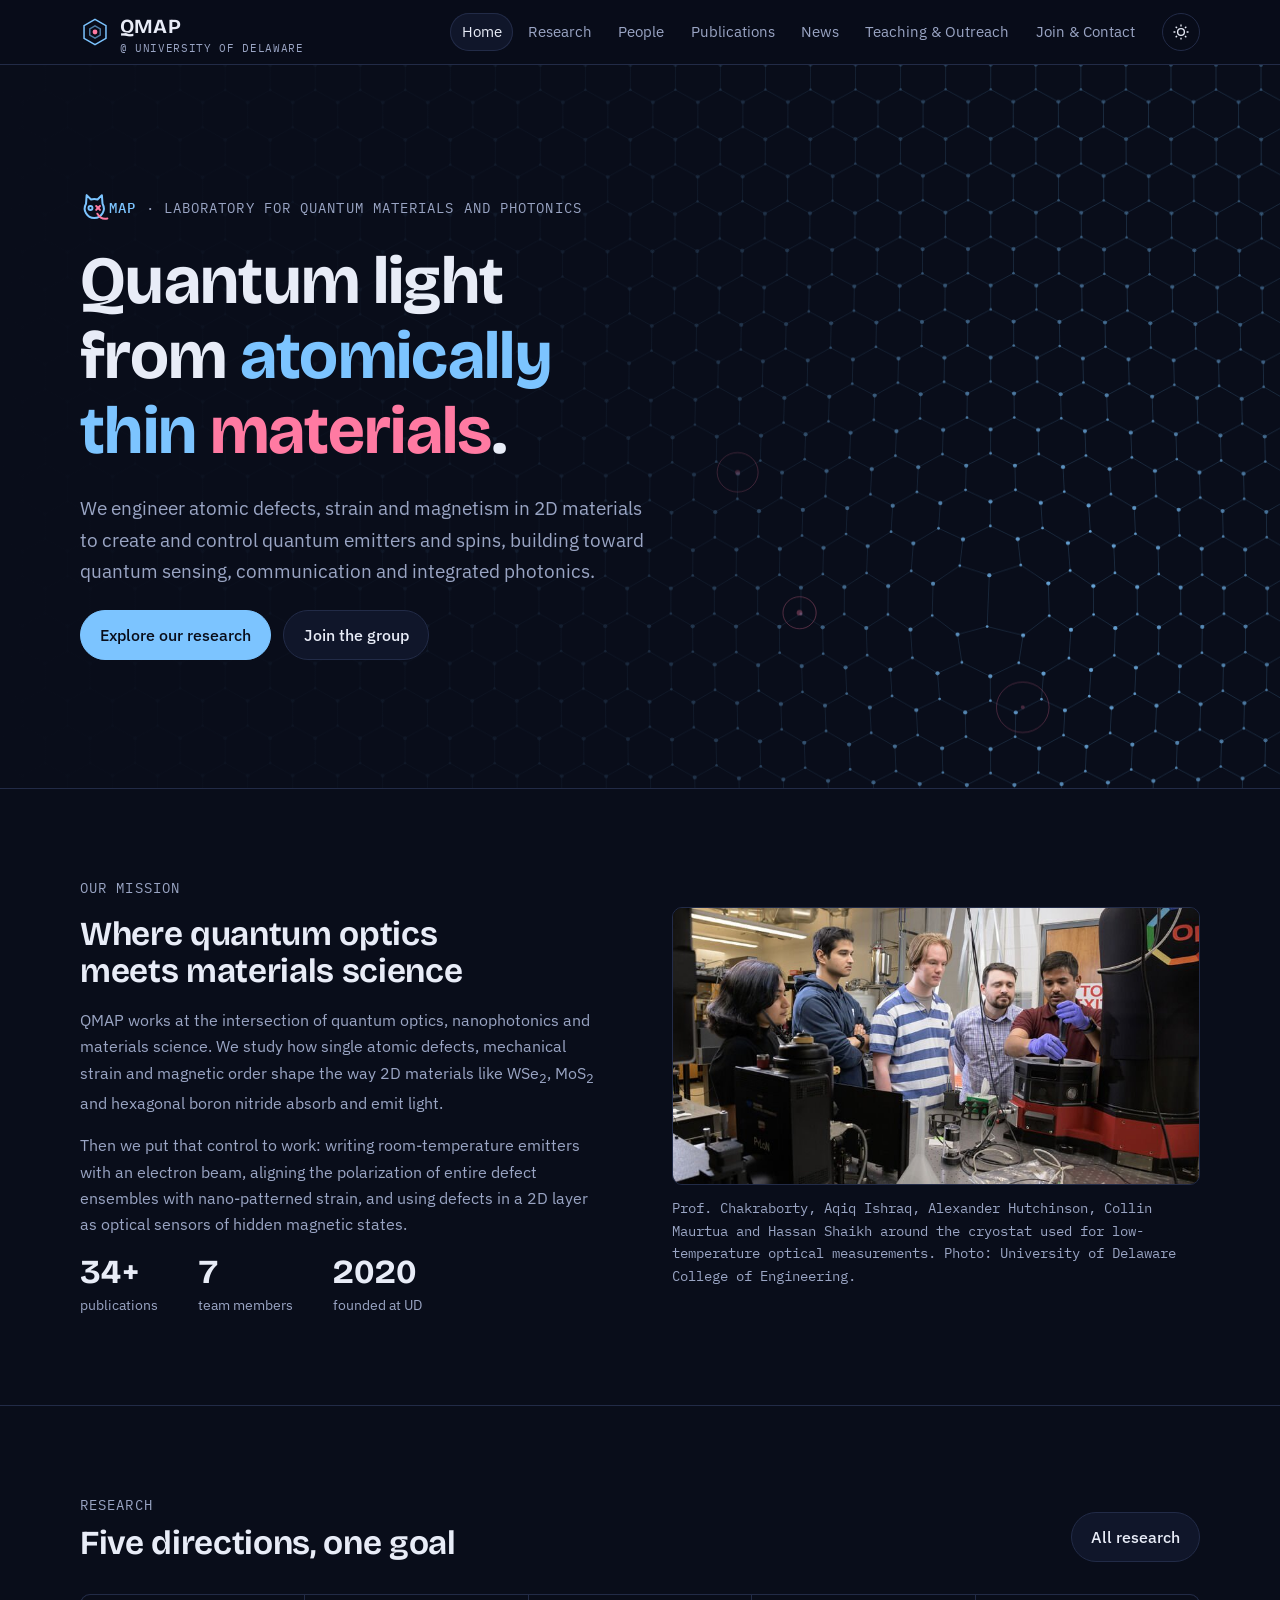
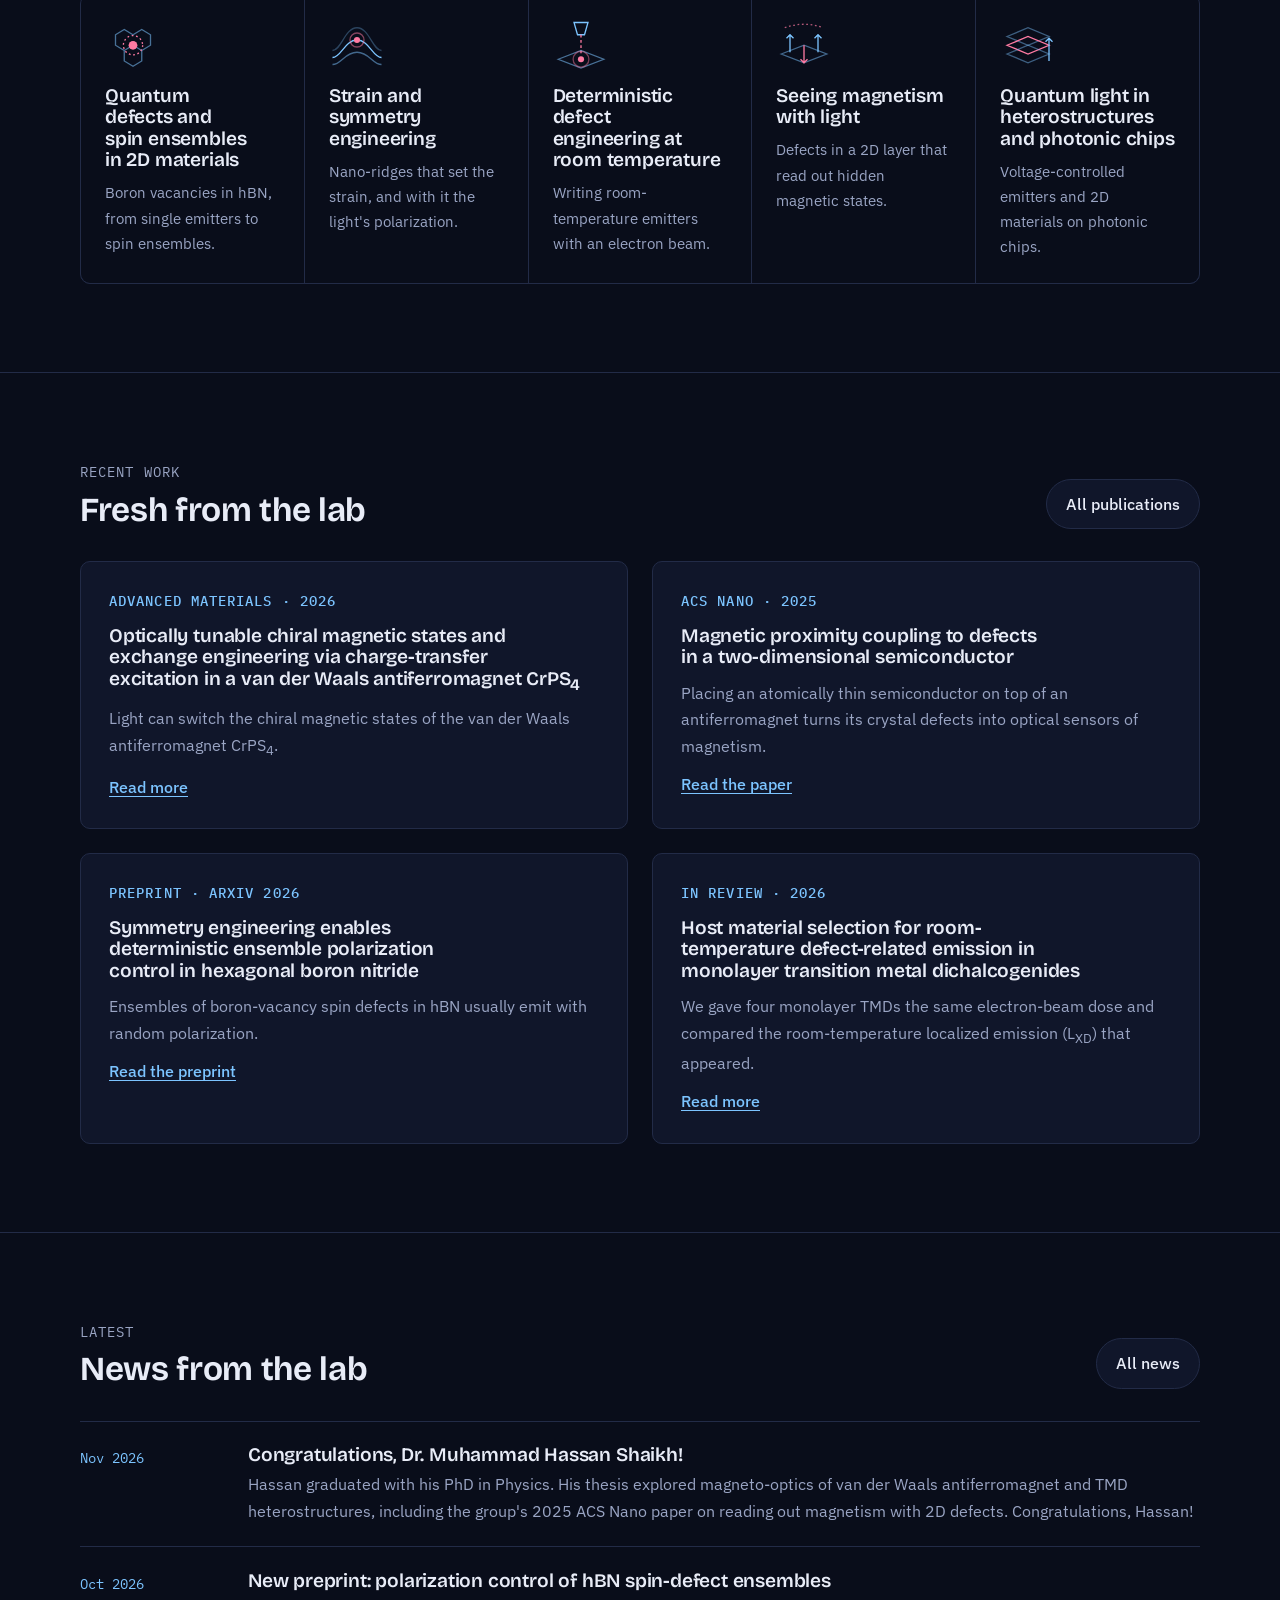
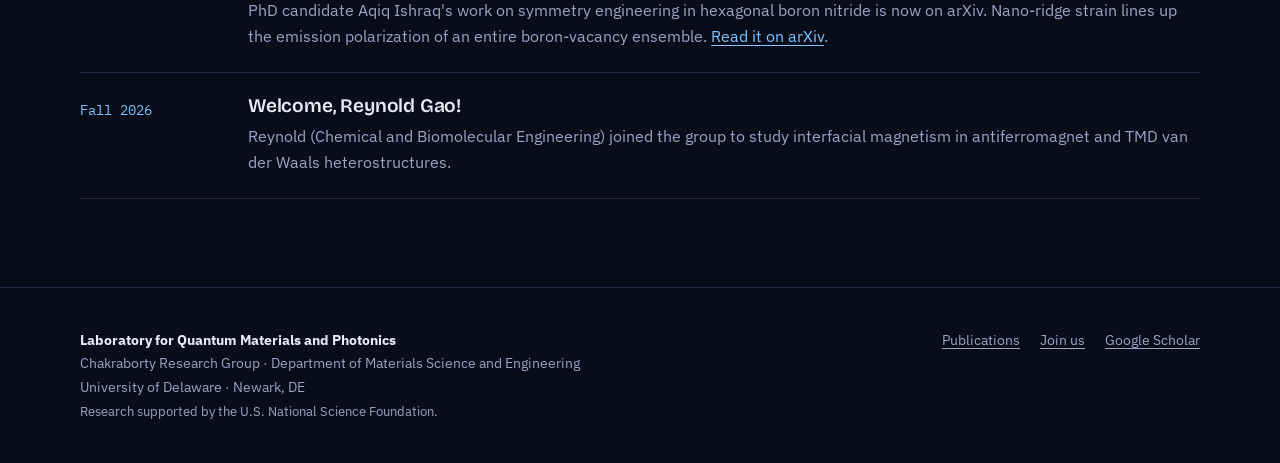
==== commit 30a9be8a: "Fix the cat Q showing huge and black on the live site The live page was serving a cached stylesheet " ====
--- a/index.html
+++ b/index.html
@@ -9,7 +9,7 @@
 <link rel="preconnect" href="https://fonts.googleapis.com">
 <link rel="preconnect" href="https://fonts.gstatic.com" crossorigin>
 <link rel="stylesheet" href="https://fonts.googleapis.com/css2?family=Bricolage+Grotesque:opsz,wght@12..96,500;12..96,600;12..96,700&family=IBM+Plex+Mono:wght@400;500&family=IBM+Plex+Sans:ital,wght@0,400;0,500;0,600;1,400&display=swap">
-<link rel="stylesheet" href="assets/css/style.css">
+<link rel="stylesheet" href="assets/css/style.css?v=2">
 <script>var t=null;try{t=localStorage.getItem("qmap-theme")}catch(e){}document.documentElement.setAttribute("data-qmap-theme",t==="light"?"light":"dark")</script>
 </head>
 <body>
@@ -40,7 +40,7 @@
 <canvas data-lattice="1" aria-hidden="true"></canvas>
 <div class="wrap">
 <div class="hero-copy">
-<span class="label"><b class="catq-word" title="Schrödinger's cat: alive and dead until you look"><span class="sr-only">Q</span><svg class="catq" viewBox="0 0 24 24" aria-hidden="true" focusable="false"><path class="catq-head" d="M9.26 5.48 5.6 1.8 5.07 9A8 8 0 1 0 18.93 9L18.4 1.8 14.74 5.48A8 8 0 0 0 9.26 5.48Z"/><path class="catq-tail" d="M14.6 17.4Q17.8 22.6 23 21.4"/><g class="catq-eyes catq-alive"><circle cx="8.8" cy="12.6" r="1.7"/><path class="catq-x" d="M13.6 11l3.2 3.2m0-3.2-3.2 3.2"/></g><g class="catq-eyes catq-dead"><path class="catq-x" d="M7.2 11l3.2 3.2m0-3.2-3.2 3.2"/><circle cx="15.2" cy="12.6" r="1.7"/></g></svg>MAP</b> · Laboratory for Quantum Materials and Photonics</span>
+<span class="label"><b class="catq-word" title="Schrödinger's cat: alive and dead until you look"><svg class="catq" viewBox="0 0 24 24" width="22" height="22" role="img" aria-label="Q" focusable="false" fill="none" stroke="currentColor" stroke-width="1.9" stroke-linecap="round" stroke-linejoin="round"><path class="catq-head" d="M9.26 5.48 5.6 1.8 5.07 9A8 8 0 1 0 18.93 9L18.4 1.8 14.74 5.48A8 8 0 0 0 9.26 5.48Z"/><path class="catq-tail" stroke="#ff7aa2" d="M14.6 17.4Q17.8 22.6 23 21.4"/><g class="catq-eyes catq-alive"><circle cx="8.8" cy="12.6" r="1.7"/><path class="catq-x" stroke="#ff7aa2" d="M13.6 11l3.2 3.2m0-3.2-3.2 3.2"/></g><g class="catq-eyes catq-dead" opacity="0"><path class="catq-x" stroke="#ff7aa2" d="M7.2 11l3.2 3.2m0-3.2-3.2 3.2"/><circle cx="15.2" cy="12.6" r="1.7"/></g></svg>MAP</b> · Laboratory for Quantum Materials and Photonics</span>
 <h1>Quantum light from <em>atomically thin</em> <span class="rose">materials</span>.</h1>
 <p class="lede">We engineer atomic defects, strain and magnetism in 2D materials to create and control quantum emitters and spins, building toward quantum sensing, communication and integrated photonics.</p>
 <div class="cta-row">
@@ -132,6 +132,6 @@
 </div>
 </div>
 </footer>
-<script src="assets/js/site.js"></script>
+<script src="assets/js/site.js?v=2"></script>
 </body>
 </html>
--- a/assets/css/style.css
+++ b/assets/css/style.css
@@ -70,16 +70,14 @@
   color: var(--muted);
 }
 .label b { color: var(--exciton); font-weight: 500; }
-.sr-only { position: absolute; width: 1px; height: 1px; padding: 0; margin: -1px; overflow: hidden; clip: rect(0 0 0 0); white-space: nowrap; border: 0; }
-
 /* Schrödinger's cat "Q": a nod to the group's original logo.
    One eye open, one eye X; hovering the word swaps them (alive ⇄ dead). */
 .catq-word { white-space: nowrap; }
 .catq {
-  width: 1.45em; height: 1.45em;
-  vertical-align: -0.38em;
-  margin-right: 0.04em;
-  fill: none; stroke: currentColor; stroke-width: 1.9;
+  width: 2.1em; height: 2.1em;
+  vertical-align: -0.62em;
+  margin-right: 0.05em;
+  fill: none; stroke: currentColor; stroke-width: 1.7;
   stroke-linecap: round; stroke-linejoin: round;
   overflow: visible;
 }
